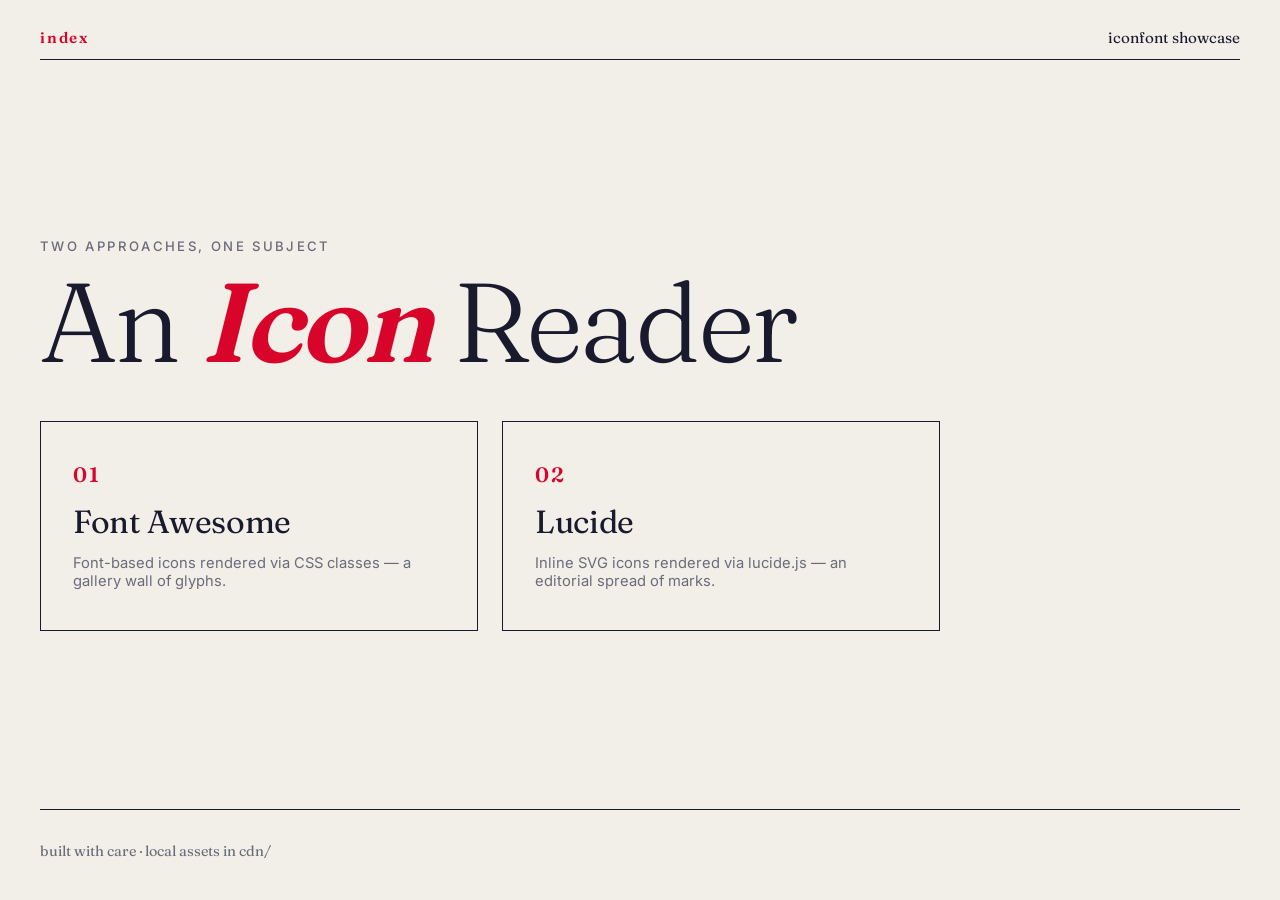
==== index.html @ 0abc04ea "feat: 新增 iconfont 展示站点（Font Awesome 与 Lucide）、CDN 资源与技能定义" ====
<!DOCTYPE html>
<html lang="zh-CN">
<head>
<meta charset="UTF-8">
<meta name="viewport" content="width=device-width, initial-scale=1.0">
<title>Index · Iconfont Showcase</title>
<link rel="stylesheet" href="cdn/fonts/fonts.css">
<style>
  *, *::before, *::after { box-sizing: border-box; margin: 0; padding: 0; }
  :root {
    --syzm-bg: #F2EFE8;
    --syzm-text: #1A1A2E;
    --syzm-muted: #6B6B7A;
    --syzm-accent: #D90429;
    --syzm-outline: 1px solid #1A1A2E;
  }
  html { font-size: 16px; }
  body {
    font-family: 'Inter', sans-serif;
    background: var(--syzm-bg);
    color: var(--syzm-text);
    min-height: 100vh;
    padding: 0 40px;
    display: flex;
    flex-direction: column;
  }
  .syzm_topbar {
    display: flex; justify-content: space-between; align-items: center;
    padding: 28px 0 12px; border-bottom: var(--syzm-outline);
  }
  .syzm_topbar_num {
    font-family: 'Fraunces', serif; font-size: 0.95rem;
    letter-spacing: 0.12em; color: var(--syzm-accent); font-weight: 600;
  }
  .syzm_topbar_brand {
    font-family: 'Fraunces', serif; font-size: 0.95rem; font-weight: 500;
  }
  .syzm_main {
    flex: 1; display: flex; flex-direction: column;
    justify-content: center; padding: 60px 0;
  }
  .syzm_label {
    font-size: 0.82rem; letter-spacing: 0.18em;
    text-transform: uppercase; color: var(--syzm-muted); font-weight: 500;
  }
  .syzm_title {
    font-family: 'Fraunces', serif;
    font-size: clamp(3.5rem, 9vw, 7rem);
    font-weight: 300; line-height: 0.92;
    letter-spacing: -0.03em; margin: 16px 0 48px;
  }
  .syzm_title em {
    font-style: italic; font-weight: 600; color: var(--syzm-accent);
  }
  .syzm_links {
    display: grid; grid-template-columns: repeat(auto-fit, minmax(300px, 1fr));
    gap: 24px; max-width: 900px;
  }
  .syzm_link_card {
    display: block; padding: 40px 32px;
    border: var(--syzm-outline); text-decoration: none;
    color: var(--syzm-text); background: transparent;
    transition: background 0.3s ease, color 0.3s ease, transform 0.25s ease;
  }
  .syzm_link_card:hover {
    background: var(--syzm-accent); color: var(--syzm-bg); transform: translateY(-4px);
  }
  .syzm_link_num {
    font-family: 'Fraunces', serif; font-size: 1.3rem;
    color: var(--syzm-accent); font-weight: 600; letter-spacing: 0.08em;
    display: block; margin-bottom: 16px;
  }
  .syzm_link_card:hover .syzm_link_num { color: var(--syzm-bg); }
  .syzm_link_title {
    font-family: 'Fraunces', serif; font-size: 2rem;
    font-weight: 400; letter-spacing: -0.01em; line-height: 1.2;
  }
  .syzm_link_desc {
    margin-top: 12px; color: var(--syzm-muted); font-size: 0.92rem;
  }
  .syzm_link_card:hover .syzm_link_desc { color: rgba(242, 239, 232, 0.75); }
  .syzm_footer {
    padding: 32px 0 40px; border-top: var(--syzm-outline);
    font-family: 'Fraunces', serif; font-size: 0.9rem; color: var(--syzm-muted);
  }
  @media (max-width: 600px) {
    body { padding: 0 20px; }
    .syzm_main { padding: 40px 0; }
    .syzm_link_card { padding: 28px 24px; }
  }
</style>
</head>
<body>

<header class="syzm_topbar">
  <span class="syzm_topbar_num">index</span>
  <span class="syzm_topbar_brand">iconfont showcase</span>
</header>

<main class="syzm_main">
  <div class="syzm_label">Two approaches, one subject</div>
  <h1 class="syzm_title">An <em>Icon</em> Reader</h1>

  <div class="syzm_links">
    <a class="syzm_link_card" href="iconfont-1.html">
      <span class="syzm_link_num">01</span>
      <div class="syzm_link_title">Font Awesome</div>
      <div class="syzm_link_desc">Font-based icons rendered via CSS classes — a gallery wall of glyphs.</div>
    </a>
    <a class="syzm_link_card" href="iconfont-2.html">
      <span class="syzm_link_num">02</span>
      <div class="syzm_link_title">Lucide</div>
      <div class="syzm_link_desc">Inline SVG icons rendered via lucide.js — an editorial spread of marks.</div>
    </a>
  </div>
</main>

<footer class="syzm_footer">
  built with care · local assets in cdn/
</footer>

</body>
</html>
---- cdn/fonts/fonts.css ----
﻿/* Local font faces - Fraunces + Inter (latin / latin-ext), sourced from fonts.bunny.net */
/* latin */
@font-face {
  font-family: 'Fraunces';
  font-style: normal;
  font-weight: 300;
  font-stretch: 100%;
  src: url("./fraunces-latin-300-normal.woff2") format("woff2"); 
  unicode-range: U+0000-00FF,U+0131,U+0152-0153,U+02BB-02BC,U+02C6,U+02DA,U+02DC,U+0304,U+0308,U+0329,U+2000-206F,U+20AC,U+2122,U+2191,U+2193,U+2212,U+2215,U+FEFF,U+FFFD;
}

/* latin-ext */
@font-face {
  font-family: 'Fraunces';
  font-style: normal;
  font-weight: 300;
  font-stretch: 100%;
  src: url("./fraunces-latin-ext-300-normal.woff2") format("woff2"); 
  unicode-range: U+0100-02BA,U+02BD-02C5,U+02C7-02CC,U+02CE-02D7,U+02DD-02FF,U+0304,U+0308,U+0329,U+1D00-1DBF,U+1E00-1E9F,U+1EF2-1EFF,U+2020,U+20A0-20AB,U+20AD-20C0,U+2113,U+2C60-2C7F,U+A720-A7FF;
}

/* latin */
@font-face {
  font-family: 'Fraunces';
  font-style: normal;
  font-weight: 400;
  font-stretch: 100%;
  src: url("./fraunces-latin-400-normal.woff2") format("woff2"); 
  unicode-range: U+0000-00FF,U+0131,U+0152-0153,U+02BB-02BC,U+02C6,U+02DA,U+02DC,U+0304,U+0308,U+0329,U+2000-206F,U+20AC,U+2122,U+2191,U+2193,U+2212,U+2215,U+FEFF,U+FFFD;
}

/* latin-ext */
@font-face {
  font-family: 'Fraunces';
  font-style: normal;
  font-weight: 400;
  font-stretch: 100%;
  src: url("./fraunces-latin-ext-400-normal.woff2") format("woff2"); 
  unicode-range: U+0100-02BA,U+02BD-02C5,U+02C7-02CC,U+02CE-02D7,U+02DD-02FF,U+0304,U+0308,U+0329,U+1D00-1DBF,U+1E00-1E9F,U+1EF2-1EFF,U+2020,U+20A0-20AB,U+20AD-20C0,U+2113,U+2C60-2C7F,U+A720-A7FF;
}

/* latin */
@font-face {
  font-family: 'Fraunces';
  font-style: normal;
  font-weight: 600;
  font-stretch: 100%;
  src: url("./fraunces-latin-600-normal.woff2") format("woff2"); 
  unicode-range: U+0000-00FF,U+0131,U+0152-0153,U+02BB-02BC,U+02C6,U+02DA,U+02DC,U+0304,U+0308,U+0329,U+2000-206F,U+20AC,U+2122,U+2191,U+2193,U+2212,U+2215,U+FEFF,U+FFFD;
}

/* latin-ext */
@font-face {
  font-family: 'Fraunces';
  font-style: normal;
  font-weight: 600;
  font-stretch: 100%;
  src: url("./fraunces-latin-ext-600-normal.woff2") format("woff2"); 
  unicode-range: U+0100-02BA,U+02BD-02C5,U+02C7-02CC,U+02CE-02D7,U+02DD-02FF,U+0304,U+0308,U+0329,U+1D00-1DBF,U+1E00-1E9F,U+1EF2-1EFF,U+2020,U+20A0-20AB,U+20AD-20C0,U+2113,U+2C60-2C7F,U+A720-A7FF;
}

/* latin */
@font-face {
  font-family: 'Fraunces';
  font-style: normal;
  font-weight: 800;
  font-stretch: 100%;
  src: url("./fraunces-latin-800-normal.woff2") format("woff2"); 
  unicode-range: U+0000-00FF,U+0131,U+0152-0153,U+02BB-02BC,U+02C6,U+02DA,U+02DC,U+0304,U+0308,U+0329,U+2000-206F,U+20AC,U+2122,U+2191,U+2193,U+2212,U+2215,U+FEFF,U+FFFD;
}

/* latin-ext */
@font-face {
  font-family: 'Fraunces';
  font-style: normal;
  font-weight: 800;
  font-stretch: 100%;
  src: url("./fraunces-latin-ext-800-normal.woff2") format("woff2"); 
  unicode-range: U+0100-02BA,U+02BD-02C5,U+02C7-02CC,U+02CE-02D7,U+02DD-02FF,U+0304,U+0308,U+0329,U+1D00-1DBF,U+1E00-1E9F,U+1EF2-1EFF,U+2020,U+20A0-20AB,U+20AD-20C0,U+2113,U+2C60-2C7F,U+A720-A7FF;
}

/* latin */
@font-face {
  font-family: 'Inter';
  font-style: normal;
  font-weight: 300;
  font-stretch: 100%;
  src: url("./inter-latin-300-normal.woff2") format("woff2"); 
  unicode-range: U+0000-00FF,U+0131,U+0152-0153,U+02BB-02BC,U+02C6,U+02DA,U+02DC,U+0304,U+0308,U+0329,U+2000-206F,U+20AC,U+2122,U+2191,U+2193,U+2212,U+2215,U+FEFF,U+FFFD;
}

/* latin-ext */
@font-face {
  font-family: 'Inter';
  font-style: normal;
  font-weight: 300;
  font-stretch: 100%;
  src: url("./inter-latin-ext-300-normal.woff2") format("woff2"); 
  unicode-range: U+0100-02BA,U+02BD-02C5,U+02C7-02CC,U+02CE-02D7,U+02DD-02FF,U+0304,U+0308,U+0329,U+1D00-1DBF,U+1E00-1E9F,U+1EF2-1EFF,U+2020,U+20A0-20AB,U+20AD-20C0,U+2113,U+2C60-2C7F,U+A720-A7FF;
}

/* latin */
@font-face {
  font-family: 'Inter';
  font-style: normal;
  font-weight: 400;
  font-stretch: 100%;
  src: url("./inter-latin-400-normal.woff2") format("woff2"); 
  unicode-range: U+0000-00FF,U+0131,U+0152-0153,U+02BB-02BC,U+02C6,U+02DA,U+02DC,U+0304,U+0308,U+0329,U+2000-206F,U+20AC,U+2122,U+2191,U+2193,U+2212,U+2215,U+FEFF,U+FFFD;
}

/* latin-ext */
@font-face {
  font-family: 'Inter';
  font-style: normal;
  font-weight: 400;
  font-stretch: 100%;
  src: url("./inter-latin-ext-400-normal.woff2") format("woff2"); 
  unicode-range: U+0100-02BA,U+02BD-02C5,U+02C7-02CC,U+02CE-02D7,U+02DD-02FF,U+0304,U+0308,U+0329,U+1D00-1DBF,U+1E00-1E9F,U+1EF2-1EFF,U+2020,U+20A0-20AB,U+20AD-20C0,U+2113,U+2C60-2C7F,U+A720-A7FF;
}

/* latin */
@font-face {
  font-family: 'Inter';
  font-style: normal;
  font-weight: 500;
  font-stretch: 100%;
  src: url("./inter-latin-500-normal.woff2") format("woff2"); 
  unicode-range: U+0000-00FF,U+0131,U+0152-0153,U+02BB-02BC,U+02C6,U+02DA,U+02DC,U+0304,U+0308,U+0329,U+2000-206F,U+20AC,U+2122,U+2191,U+2193,U+2212,U+2215,U+FEFF,U+FFFD;
}

/* latin-ext */
@font-face {
  font-family: 'Inter';
  font-style: normal;
  font-weight: 500;
  font-stretch: 100%;
  src: url("./inter-latin-ext-500-normal.woff2") format("woff2"); 
  unicode-range: U+0100-02BA,U+02BD-02C5,U+02C7-02CC,U+02CE-02D7,U+02DD-02FF,U+0304,U+0308,U+0329,U+1D00-1DBF,U+1E00-1E9F,U+1EF2-1EFF,U+2020,U+20A0-20AB,U+20AD-20C0,U+2113,U+2C60-2C7F,U+A720-A7FF;
}

/* latin */
@font-face {
  font-family: 'Inter';
  font-style: normal;
  font-weight: 600;
  font-stretch: 100%;
  src: url("./inter-latin-600-normal.woff2") format("woff2"); 
  unicode-range: U+0000-00FF,U+0131,U+0152-0153,U+02BB-02BC,U+02C6,U+02DA,U+02DC,U+0304,U+0308,U+0329,U+2000-206F,U+20AC,U+2122,U+2191,U+2193,U+2212,U+2215,U+FEFF,U+FFFD;
}

/* latin-ext */
@font-face {
  font-family: 'Inter';
  font-style: normal;
  font-weight: 600;
  font-stretch: 100%;
  src: url("./inter-latin-ext-600-normal.woff2") format("woff2"); 
  unicode-range: U+0100-02BA,U+02BD-02C5,U+02C7-02CC,U+02CE-02D7,U+02DD-02FF,U+0304,U+0308,U+0329,U+1D00-1DBF,U+1E00-1E9F,U+1EF2-1EFF,U+2020,U+20A0-20AB,U+20AD-20C0,U+2113,U+2C60-2C7F,U+A720-A7FF;
}
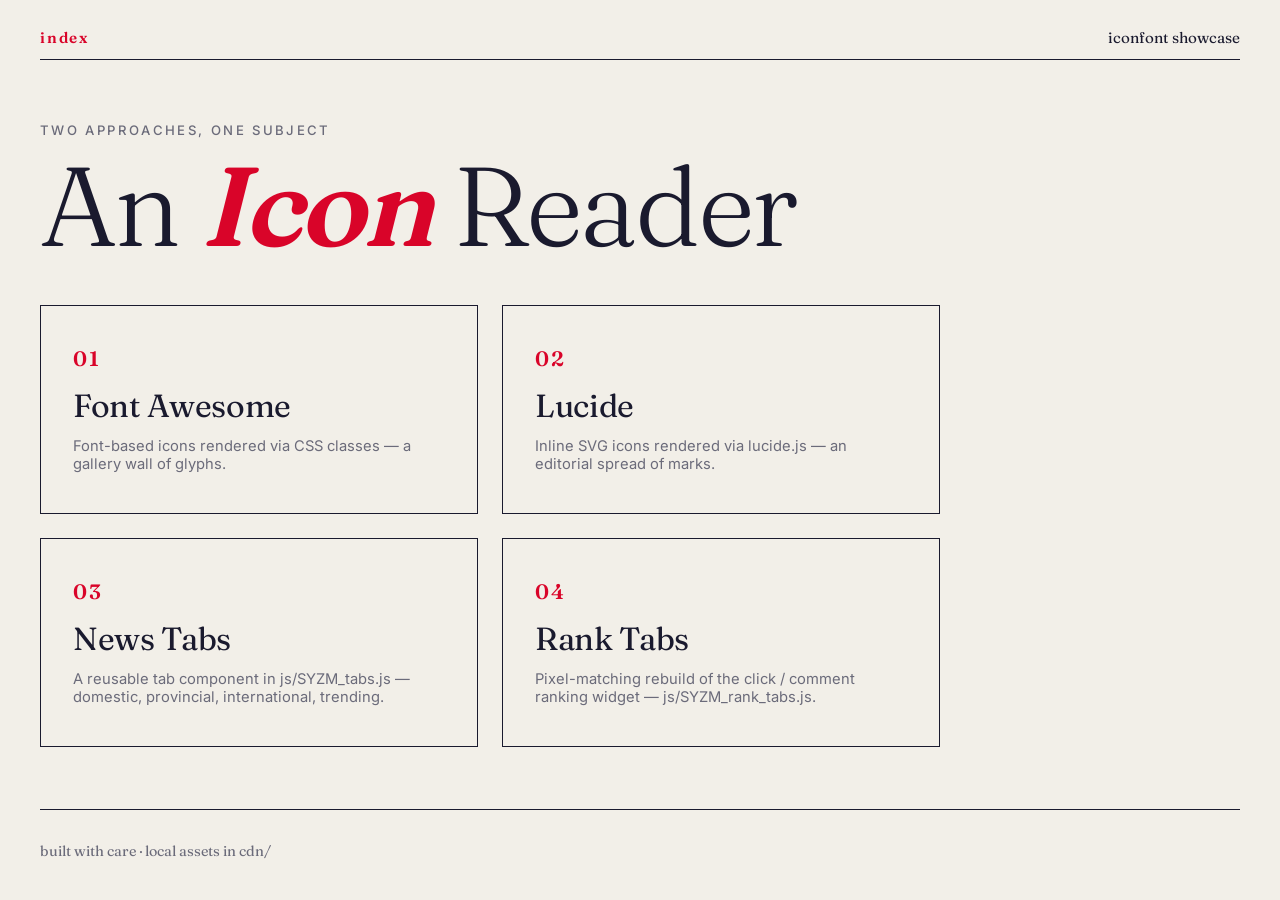
==== commit 039640f0: "feat: 新增新闻 Tab 与新闻排行页面，统一 SYZM_ 命名规范" ====
--- a/index.html
+++ b/index.html
@@ -112,6 +112,16 @@
       <div class="syzm_link_title">Lucide</div>
       <div class="syzm_link_desc">Inline SVG icons rendered via lucide.js — an editorial spread of marks.</div>
     </a>
+    <a class="syzm_link_card" href="news-tabs.html">
+      <span class="syzm_link_num">03</span>
+      <div class="syzm_link_title">News Tabs</div>
+      <div class="syzm_link_desc">A reusable tab component in js/SYZM_tabs.js — domestic, provincial, international, trending.</div>
+    </a>
+    <a class="syzm_link_card" href="rank-tabs.html">
+      <span class="syzm_link_num">04</span>
+      <div class="syzm_link_title">Rank Tabs</div>
+      <div class="syzm_link_desc">Pixel-matching rebuild of the click / comment ranking widget — js/SYZM_rank_tabs.js.</div>
+    </a>
   </div>
 </main>
 
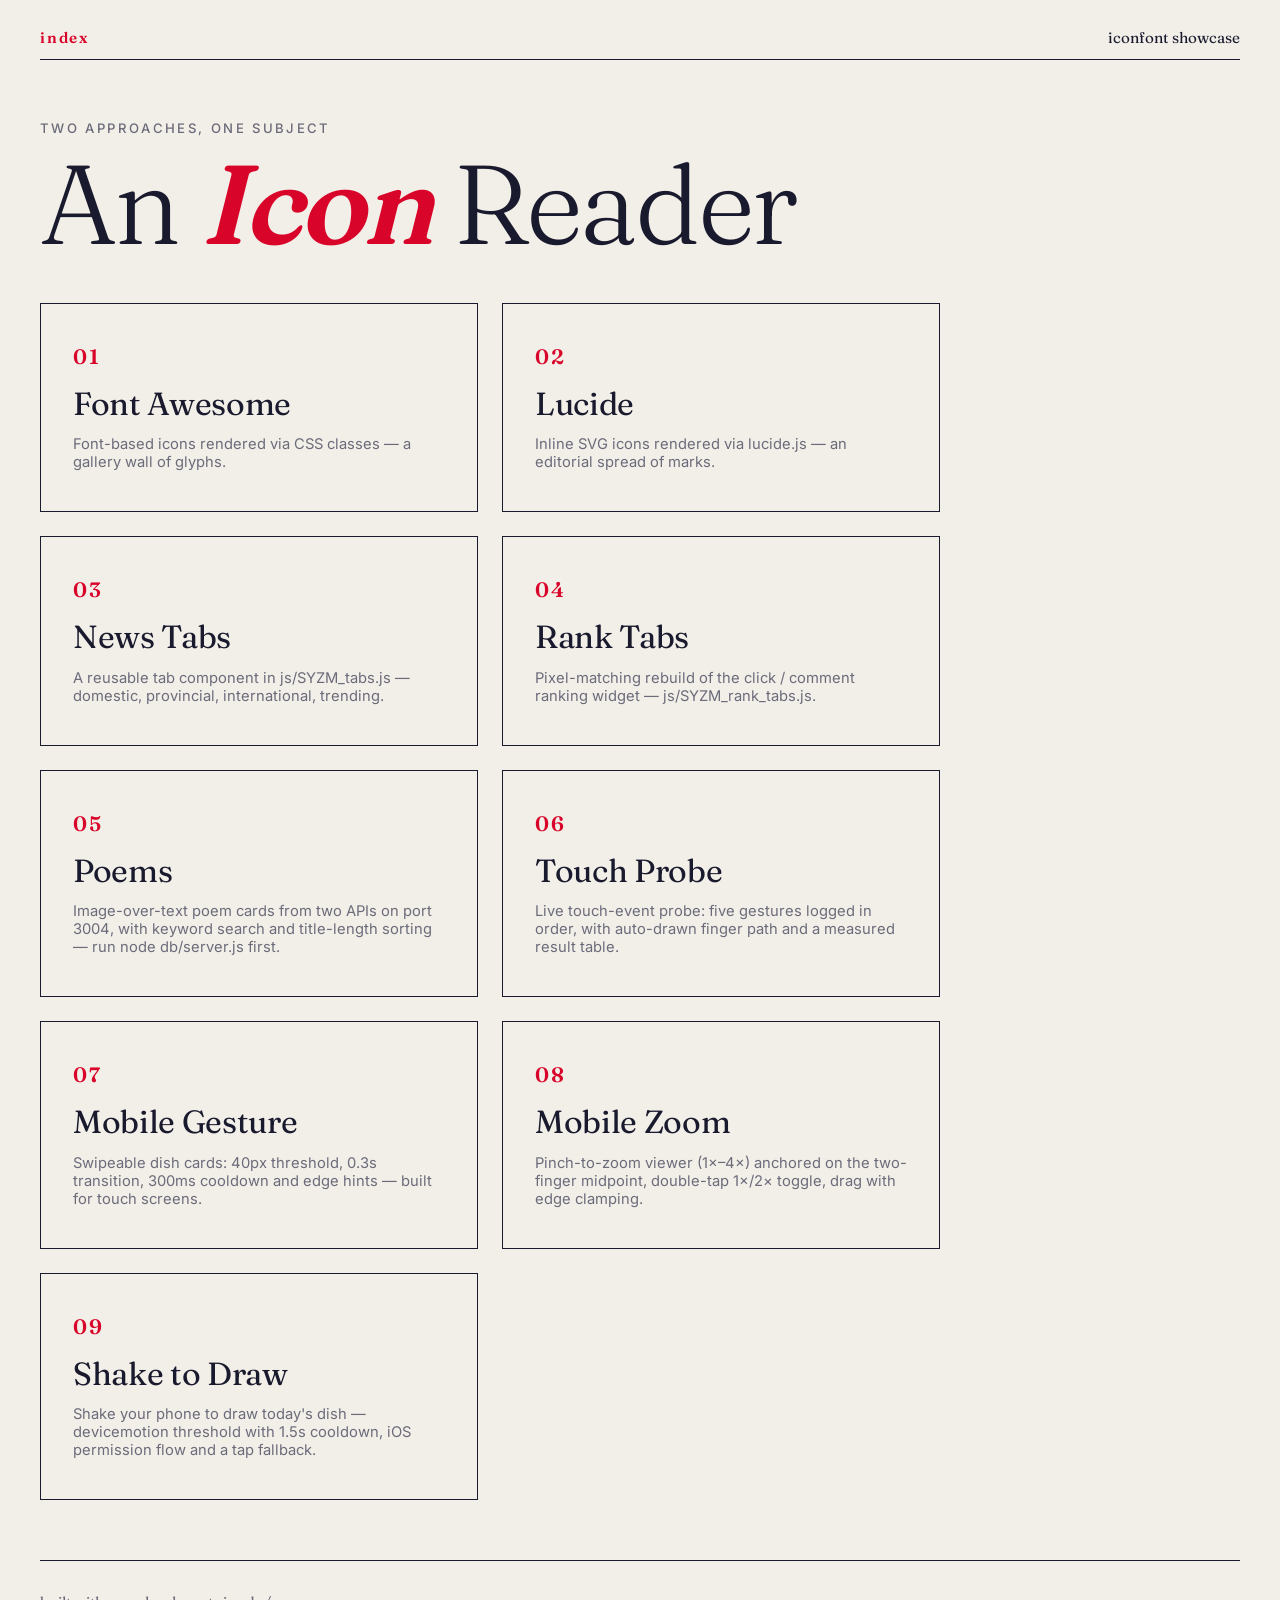
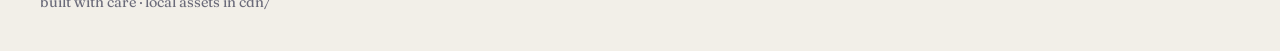
==== commit 4424cafd: "feat(mobile): 新增手势卡片、图片查看器、摇一摇与触摸探针页，美食卡片改用 AI 实拍图" ====
--- a/index.html
+++ b/index.html
@@ -122,6 +122,31 @@
       <div class="syzm_link_title">Rank Tabs</div>
       <div class="syzm_link_desc">Pixel-matching rebuild of the click / comment ranking widget — js/SYZM_rank_tabs.js.</div>
     </a>
+    <a class="syzm_link_card" href="poems.html">
+      <span class="syzm_link_num">05</span>
+      <div class="syzm_link_title">Poems</div>
+      <div class="syzm_link_desc">Image-over-text poem cards from two APIs on port 3004, with keyword search and title-length sorting — run node db/server.js first.</div>
+    </a>
+    <a class="syzm_link_card" href="touch-probe.html">
+      <span class="syzm_link_num">06</span>
+      <div class="syzm_link_title">Touch Probe</div>
+      <div class="syzm_link_desc">Live touch-event probe: five gestures logged in order, with auto-drawn finger path and a measured result table.</div>
+    </a>
+    <a class="syzm_link_card" href="mobile-gesture.html">
+      <span class="syzm_link_num">07</span>
+      <div class="syzm_link_title">Mobile Gesture</div>
+      <div class="syzm_link_desc">Swipeable dish cards: 40px threshold, 0.3s transition, 300ms cooldown and edge hints — built for touch screens.</div>
+    </a>
+    <a class="syzm_link_card" href="mobile-zoom.html">
+      <span class="syzm_link_num">08</span>
+      <div class="syzm_link_title">Mobile Zoom</div>
+      <div class="syzm_link_desc">Pinch-to-zoom viewer (1×–4×) anchored on the two-finger midpoint, double-tap 1×/2× toggle, drag with edge clamping.</div>
+    </a>
+    <a class="syzm_link_card" href="mobile-sensor.html">
+      <span class="syzm_link_num">09</span>
+      <div class="syzm_link_title">Shake to Draw</div>
+      <div class="syzm_link_desc">Shake your phone to draw today's dish — devicemotion threshold with 1.5s cooldown, iOS permission flow and a tap fallback.</div>
+    </a>
   </div>
 </main>
 
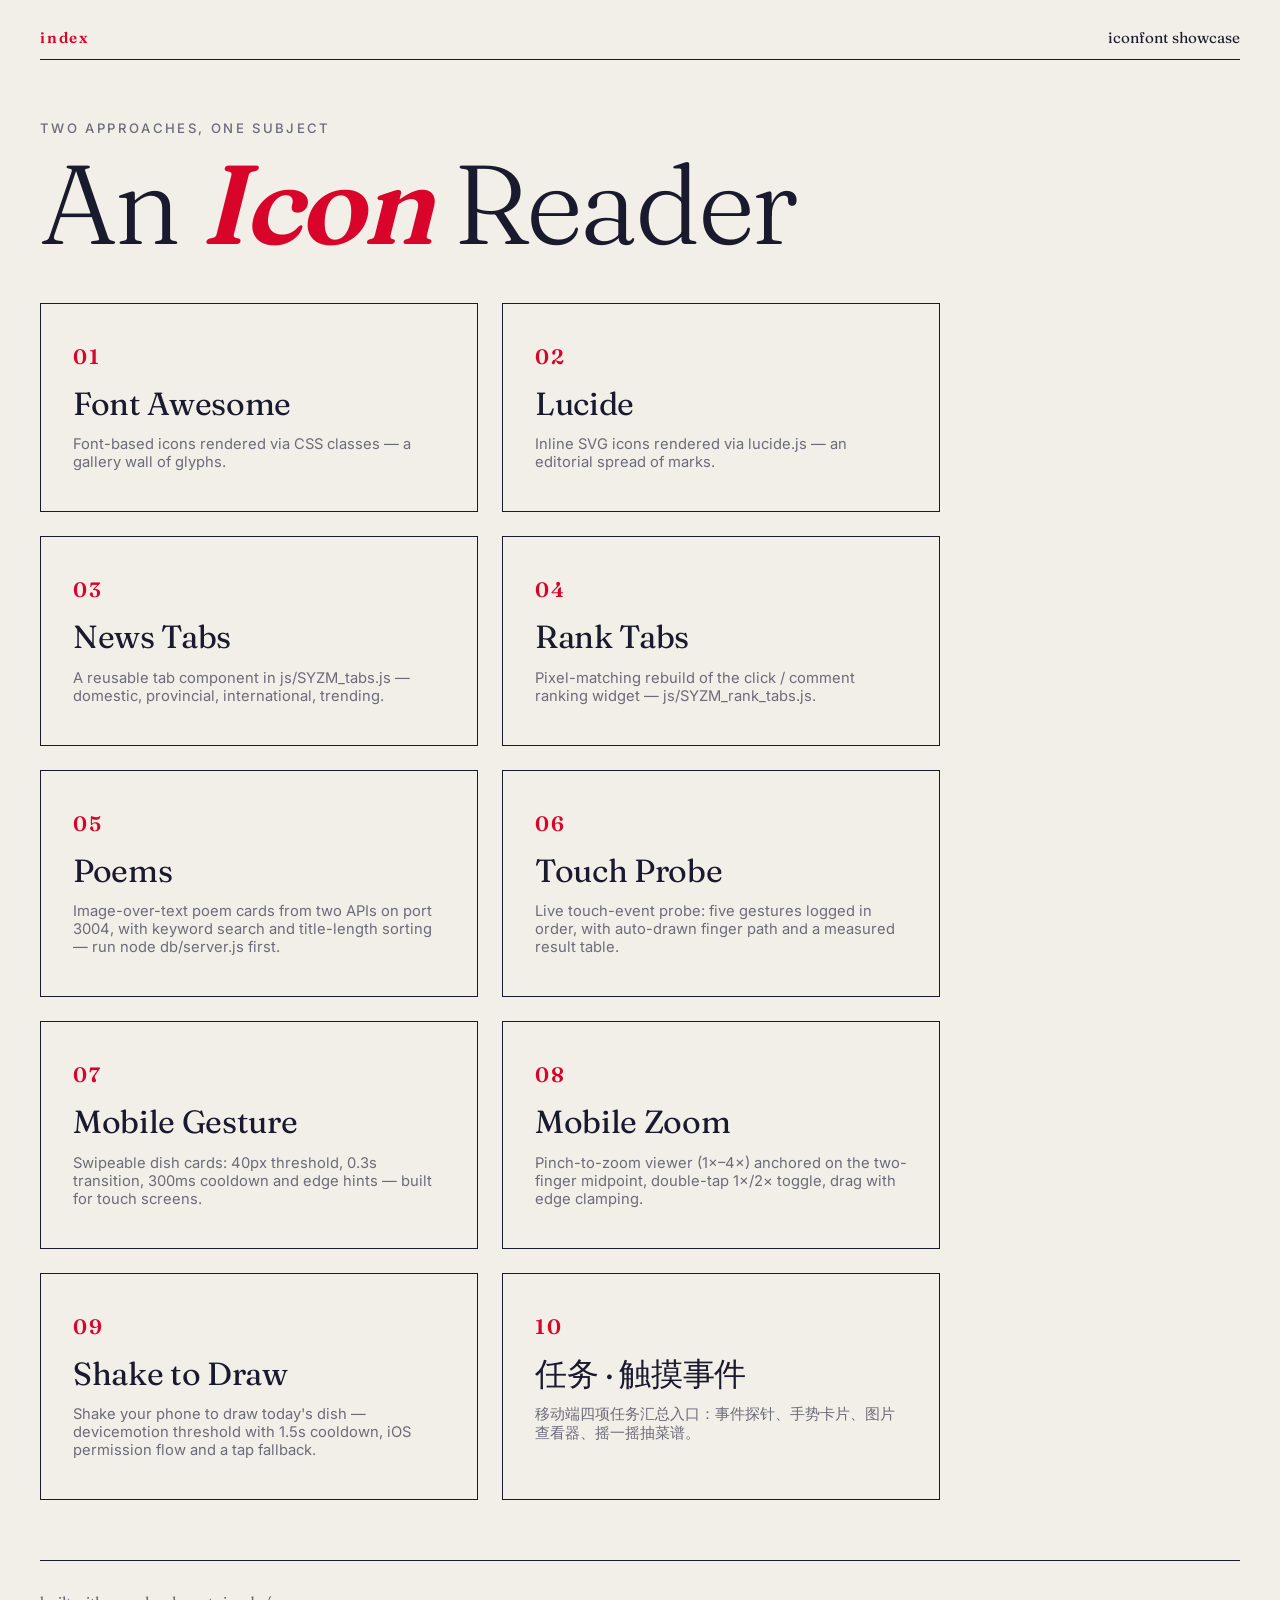
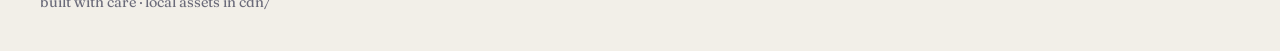
==== commit 728a7d02: "feat(touch-tasks): 新增触摸事件四项任务汇总入口页" ====
--- a/index.html
+++ b/index.html
@@ -147,6 +147,11 @@
       <div class="syzm_link_title">Shake to Draw</div>
       <div class="syzm_link_desc">Shake your phone to draw today's dish — devicemotion threshold with 1.5s cooldown, iOS permission flow and a tap fallback.</div>
     </a>
+    <a class="syzm_link_card" href="touch-tasks.html">
+      <span class="syzm_link_num">10</span>
+      <div class="syzm_link_title">任务 · 触摸事件</div>
+      <div class="syzm_link_desc">移动端四项任务汇总入口：事件探针、手势卡片、图片查看器、摇一摇抽菜谱。</div>
+    </a>
   </div>
 </main>
 
